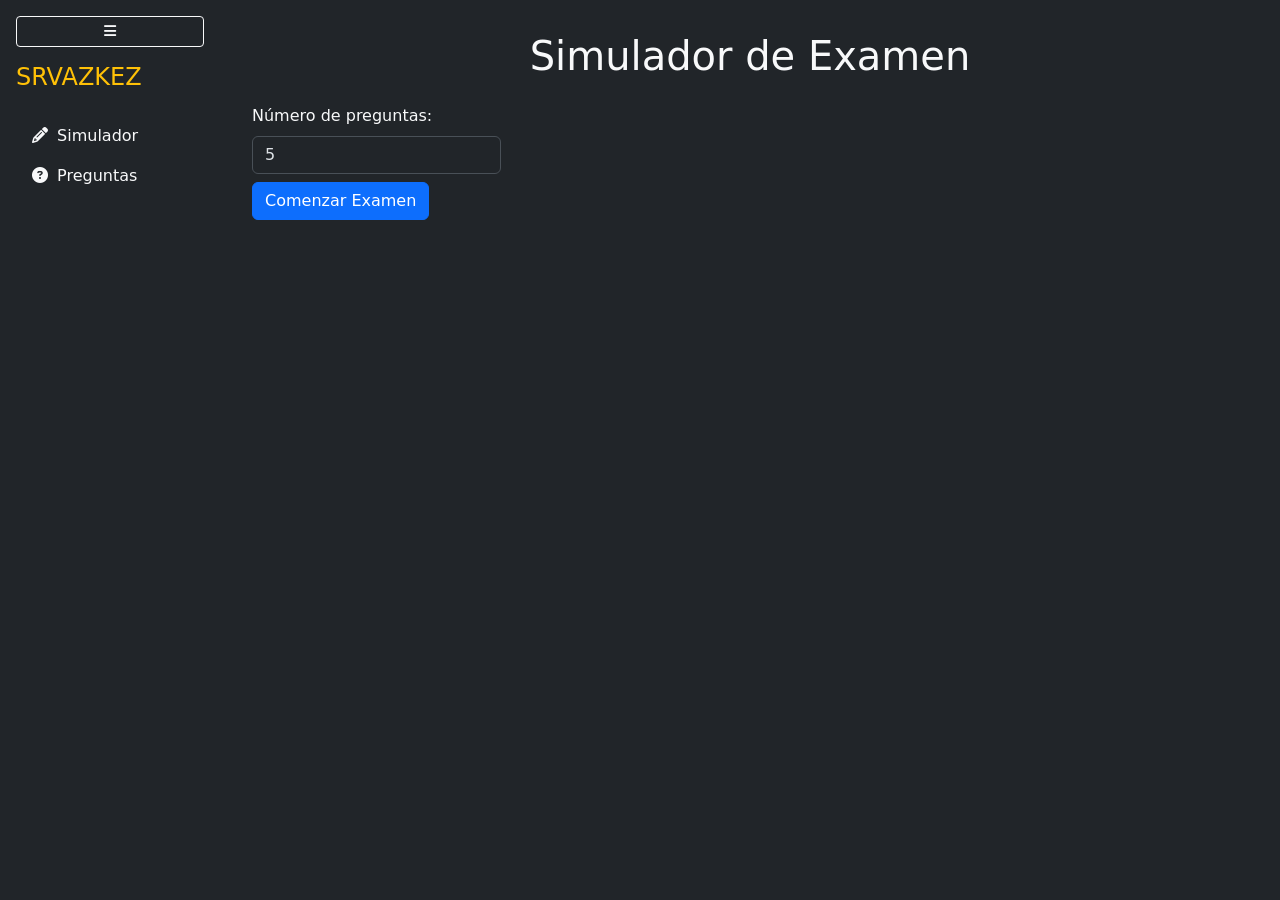
==== frontend/index.html @ cb8e0c34 "Add files via upload Toda la app , con un par de ejemplos, me falta procesar imagenes en b64 del lad" ====
<!DOCTYPE html>
<html lang="es" data-bs-theme="dark">
<head>
  <meta charset="UTF-8" />
  <title>Exam Prepare | by SRVAZKEZ</title>
  <meta name="viewport" content="width=device-width, initial-scale=1" />
  <link href="https://cdn.jsdelivr.net/npm/bootstrap@5.3.2/dist/css/bootstrap.min.css" rel="stylesheet" />
  <link href="https://cdnjs.cloudflare.com/ajax/libs/font-awesome/6.5.0/css/all.min.css" rel="stylesheet">
  <link rel="stylesheet" href="style.css" />
  <style>
    body {
      margin: 0;
    }
    .sidebar {
      width: 220px;
      height: 100vh;
      position: fixed;
      top: 0;
      left: 0;
      background-color: #212529;
      padding: 1rem;
      z-index: 1000;
      transition: width 0.3s;
    }
    .sidebar.collapsed {
      width: 70px;
    }
    .sidebar h4, .sidebar .nav-link span {
      transition: opacity 0.2s;
    }
    .sidebar.collapsed h4,
    .sidebar.collapsed .nav-link span {
      opacity: 0;
      visibility: hidden;
      width: 0;
      display: none;
    }
    .main-content {
      margin-left: 220px;
      padding: 2rem;
      transition: margin-left 0.3s;
    }
    .main-content.shifted {
      margin-left: 70px;
    }
    .nav-link i {
      width: 20px;
      display: inline-block;
    }
  </style>
</head>
<body class="bg-dark text-light">

  <div class="sidebar text-light" id="sidebar">
    <button class="btn btn-sm btn-outline-light w-100 mb-3" id="toggleSidebar"><i class="fas fa-bars"></i></button>
    <h4 class="text-warning">SRVAZKEZ</h4>
    <ul class="nav flex-column mt-4">
      <li class="nav-item"><a href="./index.html" class="nav-link text-light"><i class="fas fa-pencil-alt"></i> <span>Simulador</span></a></li>
      <li class="nav-item"><a href="./preguntas.html" class="nav-link text-light"><i class="fas fa-question-circle"></i> <span>Preguntas</span></a></li>
    </ul>
  </div>

  <div class="main-content" id="mainContent">
    <h1 class="text-center mb-4">Simulador de Examen</h1>

    <div id="examSetup" class="mb-3">
      <label for="numPreguntas" class="form-label">Número de preguntas:</label>
      <input type="number" class="form-control w-25" id="numPreguntas" value="5" min="1" max="100" />
      <button id="startExam" class="btn btn-primary mt-2">Comenzar Examen</button>
    </div>

    <div id="examContainer" class="mb-4"></div>

    <button id="submitExam" class="btn btn-success mb-4" style="display:none;">Enviar respuestas</button>

    <div id="resultContainer" class="mt-4"></div>
  </div>

  <script>
    document.addEventListener("DOMContentLoaded", function () {
      document.getElementById("toggleSidebar").addEventListener("click", () => {
        document.getElementById("sidebar").classList.toggle("collapsed");
        document.getElementById("mainContent").classList.toggle("shifted");
      });
    });
  </script>

  <script src="https://cdn.jsdelivr.net/npm/bootstrap@5.3.2/dist/js/bootstrap.bundle.min.js"></script>
  <script src="app.js"></script>
</body>
</html>
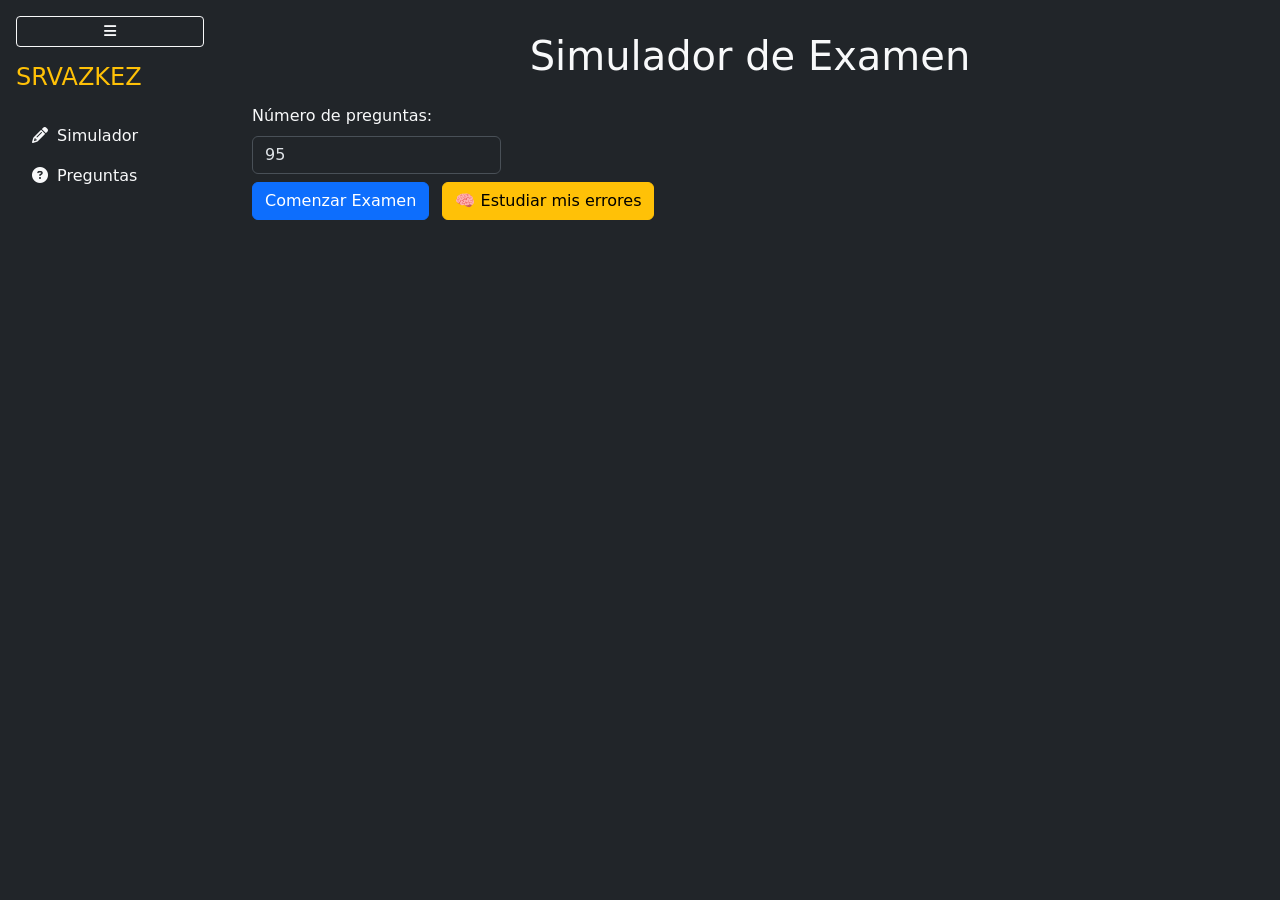
==== commit 5e8a21f5: "Update index.html" ====
--- a/frontend/index.html
+++ b/frontend/index.html
@@ -66,8 +66,9 @@
 
     <div id="examSetup" class="mb-3">
       <label for="numPreguntas" class="form-label">Número de preguntas:</label>
-      <input type="number" class="form-control w-25" id="numPreguntas" value="5" min="1" max="100" />
+      <input type="number" class="form-control w-25" id="numPreguntas" value="95" min="1" max="100" />
       <button id="startExam" class="btn btn-primary mt-2">Comenzar Examen</button>
+      <button id="startFocusExam" class="btn btn-warning mt-2 ms-2">🧠 Estudiar mis errores</button>
     </div>
 
     <div id="examContainer" class="mb-4"></div>
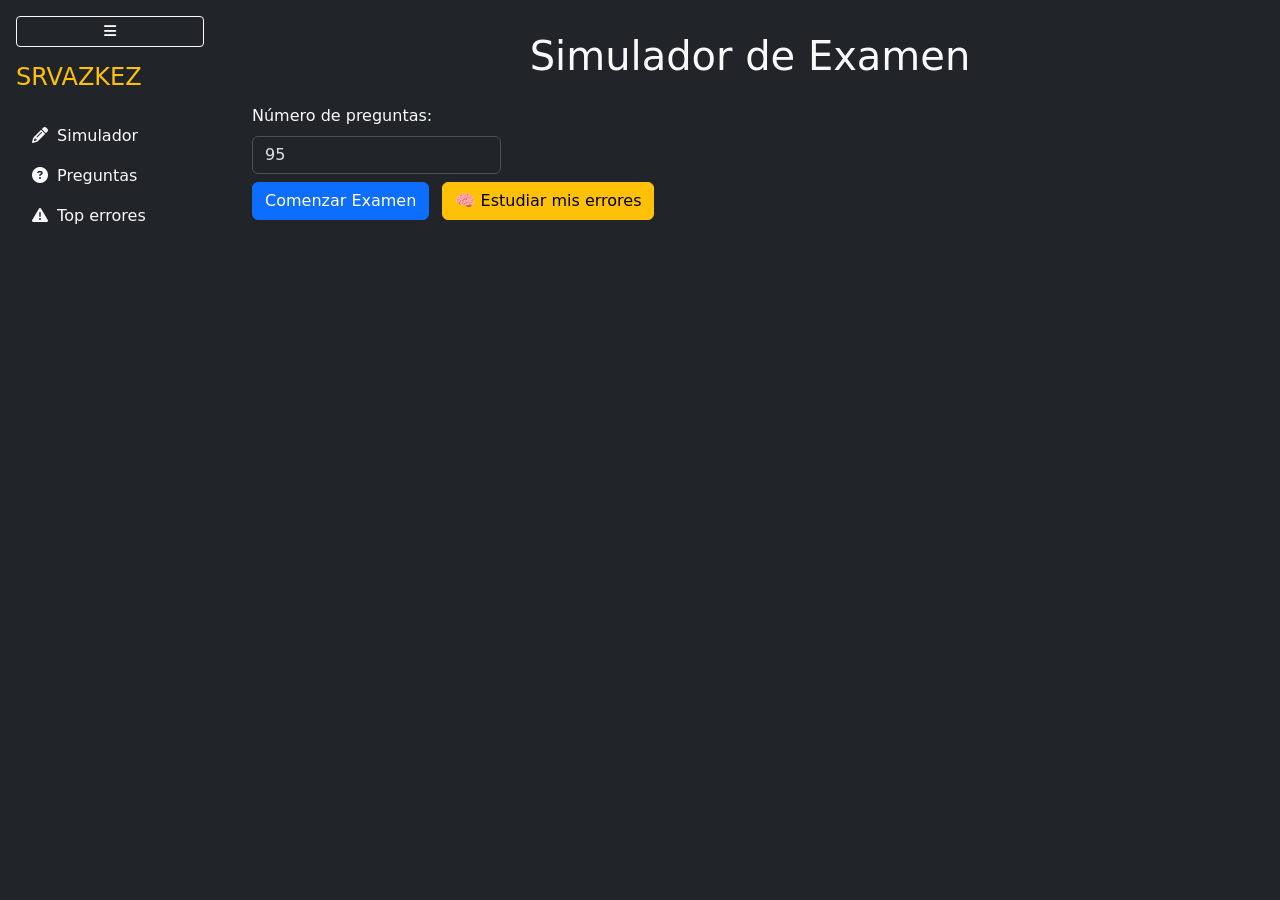
==== commit 8230d5c4: "Update index.html" ====
--- a/frontend/index.html
+++ b/frontend/index.html
@@ -58,6 +58,8 @@
     <ul class="nav flex-column mt-4">
       <li class="nav-item"><a href="./index.html" class="nav-link text-light"><i class="fas fa-pencil-alt"></i> <span>Simulador</span></a></li>
       <li class="nav-item"><a href="./preguntas.html" class="nav-link text-light"><i class="fas fa-question-circle"></i> <span>Preguntas</span></a></li>
+      <li class="nav-item"><a href="./preguntasmalas.html" class="nav-link text-light"><i class="fas fa-exclamation-triangle"></i> <span>Top errores</span></a></li>
+
     </ul>
   </div>
 
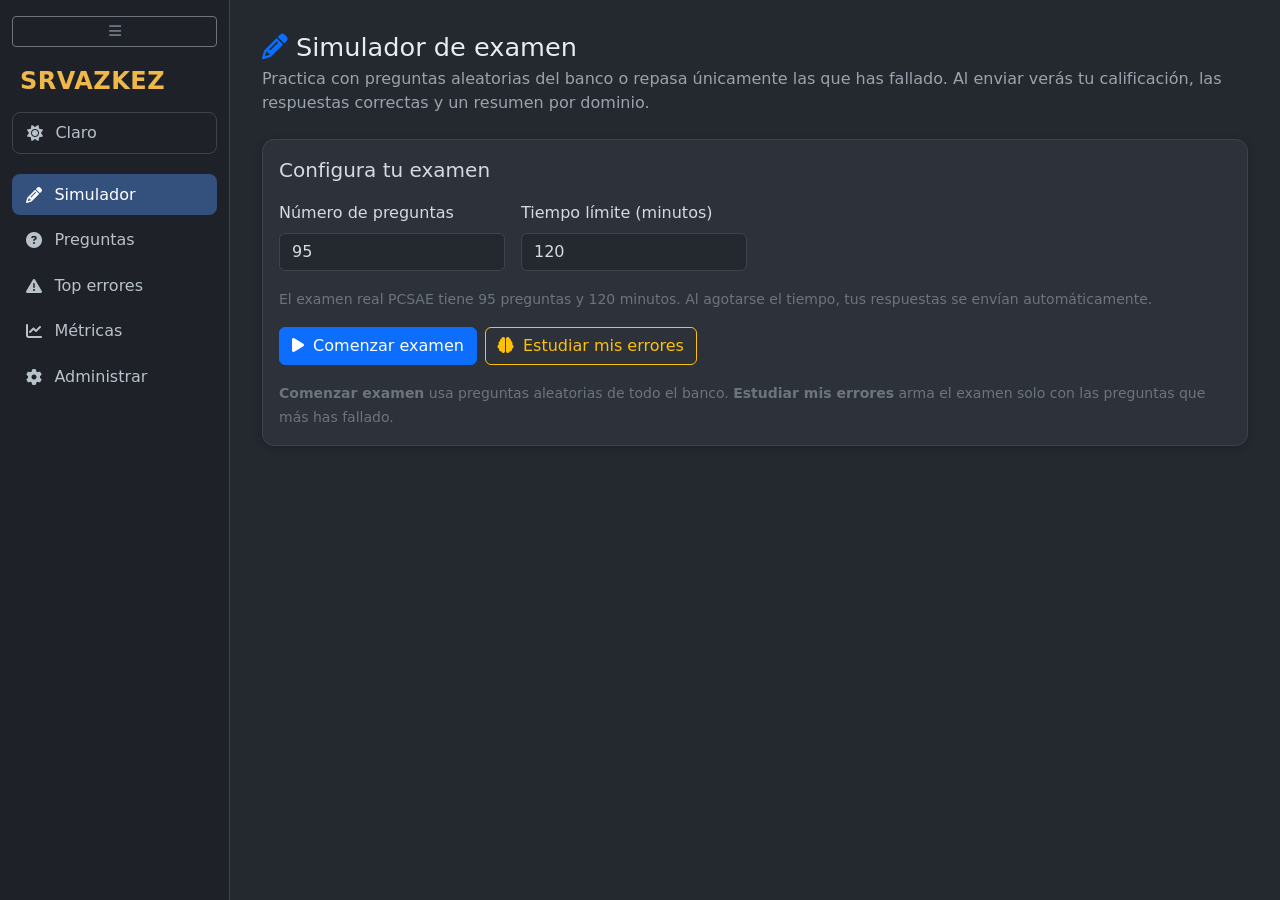
==== commit 57587699: "Actualiza cambios" ====
--- a/frontend/index.html
+++ b/frontend/index.html
@@ -1,95 +1,92 @@
-
 <!DOCTYPE html>
 <html lang="es" data-bs-theme="dark">
 <head>
-  <meta charset="UTF-8" />
+  <meta charset="UTF-8">
   <title>Exam Prepare | by SRVAZKEZ</title>
-  <meta name="viewport" content="width=device-width, initial-scale=1" />
-  <link href="https://cdn.jsdelivr.net/npm/bootstrap@5.3.2/dist/css/bootstrap.min.css" rel="stylesheet" />
+  <meta name="viewport" content="width=device-width, initial-scale=1">
+  <script src="js/core/theme.js"></script>
+  <link href="https://cdn.jsdelivr.net/npm/bootstrap@5.3.2/dist/css/bootstrap.min.css" rel="stylesheet">
   <link href="https://cdnjs.cloudflare.com/ajax/libs/font-awesome/6.5.0/css/all.min.css" rel="stylesheet">
-  <link rel="stylesheet" href="style.css" />
-  <style>
-    body {
-      margin: 0;
-    }
-    .sidebar {
-      width: 220px;
-      height: 100vh;
-      position: fixed;
-      top: 0;
-      left: 0;
-      background-color: #212529;
-      padding: 1rem;
-      z-index: 1000;
-      transition: width 0.3s;
-    }
-    .sidebar.collapsed {
-      width: 70px;
-    }
-    .sidebar h4, .sidebar .nav-link span {
-      transition: opacity 0.2s;
-    }
-    .sidebar.collapsed h4,
-    .sidebar.collapsed .nav-link span {
-      opacity: 0;
-      visibility: hidden;
-      width: 0;
-      display: none;
-    }
-    .main-content {
-      margin-left: 220px;
-      padding: 2rem;
-      transition: margin-left 0.3s;
-    }
-    .main-content.shifted {
-      margin-left: 70px;
-    }
-    .nav-link i {
-      width: 20px;
-      display: inline-block;
-    }
-  </style>
+  <link rel="stylesheet" href="style.css">
 </head>
-<body class="bg-dark text-light">
+<body>
 
-  <div class="sidebar text-light" id="sidebar">
-    <button class="btn btn-sm btn-outline-light w-100 mb-3" id="toggleSidebar"><i class="fas fa-bars"></i></button>
-    <h4 class="text-warning">SRVAZKEZ</h4>
-    <ul class="nav flex-column mt-4">
-      <li class="nav-item"><a href="./index.html" class="nav-link text-light"><i class="fas fa-pencil-alt"></i> <span>Simulador</span></a></li>
-      <li class="nav-item"><a href="./preguntas.html" class="nav-link text-light"><i class="fas fa-question-circle"></i> <span>Preguntas</span></a></li>
-      <li class="nav-item"><a href="./preguntasmalas.html" class="nav-link text-light"><i class="fas fa-exclamation-triangle"></i> <span>Top errores</span></a></li>
-
+  <div class="sidebar" id="sidebar">
+    <button class="btn btn-sm btn-outline-secondary w-100 mb-3" id="toggleSidebar" title="Expandir / contraer menú">
+      <i class="fas fa-bars"></i>
+    </button>
+    <h4 class="brand">SRVAZKEZ</h4>
+    <ul class="nav flex-column mt-3">
+      <li class="nav-item"><a href="./index.html" class="nav-link active" aria-current="page" title="Simulador"><i class="fas fa-pencil-alt"></i> <span>Simulador</span></a></li>
+      <li class="nav-item"><a href="./preguntas.html" class="nav-link" title="Preguntas"><i class="fas fa-question-circle"></i> <span>Preguntas</span></a></li>
+      <li class="nav-item"><a href="./preguntasmalas.html" class="nav-link" title="Top errores"><i class="fas fa-exclamation-triangle"></i> <span>Top errores</span></a></li>
+      <li class="nav-item"><a href="./metricas.html" class="nav-link" title="Métricas"><i class="fas fa-chart-line"></i> <span>Métricas</span></a></li>
+      <li class="nav-item"><a href="./admin.html" class="nav-link" title="Administrar"><i class="fas fa-gear"></i> <span>Administrar</span></a></li>
     </ul>
   </div>
 
   <div class="main-content" id="mainContent">
-    <h1 class="text-center mb-4">Simulador de Examen</h1>
+    <div class="page-header">
+      <h1><i class="fas fa-pencil-alt text-primary me-2"></i>Simulador de examen</h1>
+      <p class="subtitle">Practica con preguntas aleatorias del banco o repasa únicamente las que has fallado. Al enviar verás tu calificación, las respuestas correctas y un resumen por dominio.</p>
+    </div>
 
-    <div id="examSetup" class="mb-3">
-      <label for="numPreguntas" class="form-label">Número de preguntas:</label>
-      <input type="number" class="form-control w-25" id="numPreguntas" value="95" min="1" max="100" />
-      <button id="startExam" class="btn btn-primary mt-2">Comenzar Examen</button>
-      <button id="startFocusExam" class="btn btn-warning mt-2 ms-2">🧠 Estudiar mis errores</button>
+    <div id="examSetup" class="card mb-4">
+      <div class="card-body">
+        <h5 class="card-title mb-3">Configura tu examen</h5>
+        <div class="row g-3 align-items-end">
+          <div class="col-12 col-sm-4 col-md-3">
+            <label for="numPreguntas" class="form-label">Número de preguntas</label>
+            <input type="number" class="form-control" id="numPreguntas" value="95" min="1" max="300" aria-describedby="numHelp">
+          </div>
+          <div class="col-12 col-sm-4 col-md-3">
+            <label for="tiempoExamen" class="form-label">Tiempo límite (minutos)</label>
+            <input type="number" class="form-control" id="tiempoExamen" value="120" min="1" max="600" aria-describedby="numHelp">
+          </div>
+          <div class="col-12">
+            <small id="numHelp" class="text-secondary">El examen real PCSAE tiene 95 preguntas y 120 minutos. Al agotarse el tiempo, tus respuestas se envían automáticamente.</small>
+          </div>
+          <div class="col-12 d-flex flex-wrap gap-2">
+            <button id="startExam" class="btn btn-primary">
+              <i class="fas fa-play me-1"></i> Comenzar examen
+            </button>
+            <button id="startFocusExam" class="btn btn-outline-warning">
+              <i class="fas fa-brain me-1"></i> Estudiar mis errores
+            </button>
+          </div>
+          <div class="col-12">
+            <small class="text-secondary">
+              <strong>Comenzar examen</strong> usa preguntas aleatorias de todo el banco.
+              <strong>Estudiar mis errores</strong> arma el examen solo con las preguntas que más has fallado.
+            </small>
+          </div>
+        </div>
+      </div>
+    </div>
+
+    <div id="examTimer" class="exam-timer" style="display:none;" role="timer" aria-label="Tiempo restante">
+      <i class="fas fa-stopwatch"></i>
+      <span id="timerDisplay">--:--</span>
     </div>
 
     <div id="examContainer" class="mb-4"></div>
 
-    <button id="submitExam" class="btn btn-success mb-4" style="display:none;">Enviar respuestas</button>
+    <button id="submitExam" class="btn btn-success btn-lg mb-4" style="display:none;">
+      <i class="fas fa-paper-plane me-1"></i> Enviar respuestas
+    </button>
 
-    <div id="resultContainer" class="mt-4"></div>
+    <div id="resultContainer" class="mt-2" aria-live="polite"></div>
   </div>
 
-  <script>
-    document.addEventListener("DOMContentLoaded", function () {
-      document.getElementById("toggleSidebar").addEventListener("click", () => {
-        document.getElementById("sidebar").classList.toggle("collapsed");
-        document.getElementById("mainContent").classList.toggle("shifted");
-      });
-    });
-  </script>
-
   <script src="https://cdn.jsdelivr.net/npm/bootstrap@5.3.2/dist/js/bootstrap.bundle.min.js"></script>
-  <script src="app.js"></script>
+  <script src="js/core/namespace.js"></script>
+  <script src="js/core/dom.js"></script>
+  <script src="js/core/format.js"></script>
+  <script src="js/core/api.js"></script>
+  <script src="js/components/layout.js"></script>
+  <script src="js/components/feedback.js"></script>
+  <script src="js/components/pagination.js"></script>
+  <script src="js/components/question-card.js"></script>
+  <script src="js/pages/exam.js"></script>
 </body>
 </html>
--- a/frontend/style.css
+++ b/frontend/style.css
@@ -0,0 +1,469 @@
+/* ============================================================
+   Tema "grafito suave" — ni negro puro ni blanco puro.
+   Fondos gris medio-oscuro y texto marfil de bajo brillo
+   para reducir la fatiga visual en sesiones largas de estudio.
+   ============================================================ */
+
+[data-bs-theme="dark"] {
+  --bs-body-bg: #24282f;
+  --bs-body-color: #d5dae1;
+  --bs-emphasis-color: #eef1f5;
+  --bs-secondary-color: #9aa3ae;
+  --bs-tertiary-color: #7d8590;
+  --bs-border-color: #3c434d;
+  --bs-secondary-bg: #343a43;
+  --bs-tertiary-bg: #2c313a;
+  --bs-heading-color: #e8ecf1;
+  --bs-link-color: #82b1ff;
+  --bs-link-hover-color: #a5c8ff;
+  --app-sidebar-bg: #1e2228;
+  --app-sidebar-link: #b9c1cb;
+  --app-sidebar-link-hover: #eef1f5;
+  --app-sidebar-link-hover-bg: #2b313a;
+  --app-sidebar-active-bg: #34507c;
+  --app-sidebar-active-text: #ffffff;
+  --app-brand-color: #f0b849;
+  --app-card-bg: #2c313a;
+  --app-card-shadow: rgba(0, 0, 0, 0.18);
+  --app-explanation-bg: rgba(240, 184, 73, 0.08);
+  --app-explanation-text: #cfd5dc;
+  --app-explanation-label: #e6c073;
+  --app-success-soft-bg: rgba(64, 160, 108, 0.14);
+  --app-success-soft-border: rgba(88, 190, 133, 0.55);
+  --app-success-soft-text: #9fdcb8;
+  --app-danger-soft-bg: rgba(217, 112, 95, 0.2);
+  --app-danger-soft-text: #e8a094;
+  --app-domain-bg: #34507c;
+  --app-domain-text: #d9e4f5;
+  --app-timer-shadow: rgba(0, 0, 0, 0.3);
+}
+
+[data-bs-theme="light"] {
+  color-scheme: light;
+  --bs-body-bg: #eef0ec;
+  --bs-body-color: #32363b;
+  --bs-emphasis-color: #202428;
+  --bs-secondary-color: #68717a;
+  --bs-tertiary-color: #7d858c;
+  --bs-border-color: #cfd5d0;
+  --bs-secondary-bg: #e3e7e2;
+  --bs-tertiary-bg: #d9ded8;
+  --bs-heading-color: #252a2e;
+  --bs-link-color: #335f9f;
+  --bs-link-hover-color: #244979;
+  --bs-card-bg: #f7f8f3;
+  --bs-table-bg: #f7f8f3;
+  --bs-table-color: #32363b;
+  --bs-table-border-color: #cfd5d0;
+  --app-sidebar-bg: #dfe4df;
+  --app-sidebar-link: #434b53;
+  --app-sidebar-link-hover: #202428;
+  --app-sidebar-link-hover-bg: #d0d8d1;
+  --app-sidebar-active-bg: #c4d3e4;
+  --app-sidebar-active-text: #173452;
+  --app-brand-color: #8b6115;
+  --app-card-bg: #f7f8f3;
+  --app-card-shadow: rgba(53, 63, 72, 0.08);
+  --app-explanation-bg: rgba(184, 136, 38, 0.1);
+  --app-explanation-text: #3f454a;
+  --app-explanation-label: #7b5819;
+  --app-success-soft-bg: rgba(51, 133, 91, 0.12);
+  --app-success-soft-border: rgba(51, 133, 91, 0.42);
+  --app-success-soft-text: #1f6a45;
+  --app-danger-soft-bg: rgba(181, 81, 70, 0.12);
+  --app-danger-soft-text: #9b3d35;
+  --app-domain-bg: #d5e2ee;
+  --app-domain-text: #274967;
+  --app-timer-shadow: rgba(53, 63, 72, 0.14);
+}
+
+body {
+  margin: 0;
+  -webkit-font-smoothing: antialiased;
+}
+
+/* ---------- Barra lateral ---------- */
+.sidebar {
+  width: 230px;
+  height: 100vh;
+  position: fixed;
+  top: 0;
+  left: 0;
+  background-color: var(--app-sidebar-bg);
+  border-right: 1px solid var(--bs-border-color);
+  padding: 1rem 0.75rem;
+  z-index: 1000;
+  transition: width 0.3s;
+  display: flex;
+  flex-direction: column;
+}
+
+.sidebar.collapsed {
+  width: 70px;
+}
+
+.sidebar .brand {
+  color: var(--app-brand-color);
+  font-weight: 700;
+  letter-spacing: 0.5px;
+  padding: 0.25rem 0.5rem;
+  white-space: nowrap;
+  overflow: hidden;
+}
+
+.sidebar .nav-link {
+  color: var(--app-sidebar-link);
+  border-radius: 8px;
+  padding: 0.55rem 0.75rem;
+  margin-bottom: 0.25rem;
+  white-space: nowrap;
+  overflow: hidden;
+  display: flex;
+  align-items: center;
+  gap: 0.65rem;
+}
+
+.sidebar .nav-link i {
+  width: 20px;
+  text-align: center;
+  flex-shrink: 0;
+}
+
+.sidebar .nav-link:hover {
+  color: var(--app-sidebar-link-hover);
+  background-color: var(--app-sidebar-link-hover-bg);
+}
+
+.sidebar .nav-link.active {
+  color: var(--app-sidebar-active-text);
+  background-color: var(--app-sidebar-active-bg);
+}
+
+.theme-toggle-wrap {
+  padding: 0.25rem 0;
+}
+
+.theme-toggle {
+  width: 100%;
+  color: var(--app-sidebar-link);
+  background-color: transparent;
+  border: 1px solid var(--bs-border-color);
+  border-radius: 8px;
+  padding: 0.5rem 0.75rem;
+  display: flex;
+  align-items: center;
+  gap: 0.65rem;
+  white-space: nowrap;
+  overflow: hidden;
+}
+
+.theme-toggle:hover {
+  color: var(--app-sidebar-link-hover);
+  background-color: var(--app-sidebar-link-hover-bg);
+}
+
+.theme-toggle i {
+  width: 20px;
+  text-align: center;
+  flex-shrink: 0;
+}
+
+.sidebar .brand,
+.sidebar .nav-link span,
+.theme-toggle span {
+  transition: opacity 0.2s;
+}
+
+.sidebar.collapsed .brand,
+.sidebar.collapsed .nav-link span,
+.sidebar.collapsed .theme-toggle span {
+  opacity: 0;
+  visibility: hidden;
+  width: 0;
+  display: none;
+}
+
+.sidebar.collapsed .nav-link,
+.sidebar.collapsed .theme-toggle {
+  justify-content: center;
+}
+
+/* ---------- Contenido principal ---------- */
+.main-content {
+  margin-left: 230px;
+  padding: 2rem;
+  transition: margin-left 0.3s;
+  max-width: 1100px;
+}
+
+.main-content.shifted {
+  margin-left: 70px;
+}
+
+.page-header h1 {
+  font-size: 1.6rem;
+  margin-bottom: 0.25rem;
+}
+
+.page-header .subtitle {
+  color: var(--bs-secondary-color);
+  margin-bottom: 1.5rem;
+}
+
+/* En pantallas chicas la barra queda siempre angosta */
+@media (max-width: 767.98px) {
+  .sidebar {
+    width: 70px;
+  }
+  .sidebar .brand,
+  .sidebar .nav-link span,
+  .theme-toggle span {
+    display: none;
+  }
+  .sidebar .nav-link,
+  .theme-toggle {
+    justify-content: center;
+  }
+  .main-content {
+    margin-left: 70px;
+    padding: 1rem;
+  }
+}
+
+/* ---------- Tarjetas ---------- */
+.card {
+  background-color: var(--app-card-bg);
+  border: 1px solid var(--bs-border-color);
+  border-radius: 12px;
+  box-shadow: 0 2px 8px var(--app-card-shadow);
+}
+
+.card .card-title {
+  line-height: 1.45;
+}
+
+/* ---------- Opciones de pregunta ---------- */
+.option-item {
+  background-color: transparent;
+  border: 1px solid var(--bs-border-color);
+  color: var(--bs-body-color);
+  border-radius: 8px !important;
+  margin-bottom: 0.4rem;
+  padding: 0.55rem 0.8rem;
+  display: flex;
+  align-items: flex-start;
+  gap: 0.6rem;
+}
+
+.option-item.correct {
+  background-color: var(--app-success-soft-bg);
+  border-color: var(--app-success-soft-border);
+  color: var(--app-success-soft-text);
+}
+
+.option-item .option-mark {
+  flex-shrink: 0;
+  width: 1.1rem;
+  text-align: center;
+  margin-top: 0.1rem;
+}
+
+/* ---------- Bloque de explicación ---------- */
+.explanation-box {
+  background-color: var(--app-explanation-bg);
+  border-left: 3px solid #d9a53f;
+  border-radius: 0 8px 8px 0;
+  padding: 0.75rem 1rem;
+  margin-top: 0.9rem;
+  color: var(--app-explanation-text);
+}
+
+.explanation-box .explanation-label {
+  color: var(--app-explanation-label);
+  font-weight: 600;
+}
+
+.explanation-box strong {
+  color: var(--bs-emphasis-color);
+}
+
+.explanation-box code {
+  background-color: rgba(130, 177, 255, 0.12);
+  color: #a5c8ff;
+  padding: 0.1rem 0.35rem;
+  border-radius: 4px;
+}
+
+.md-list {
+  margin: 0.4rem 0;
+  padding-left: 1.5rem;
+}
+
+.md-list li {
+  margin-bottom: 0.3rem;
+}
+
+/* ---------- Resultados del examen ---------- */
+.card-correct {
+  border-left: 4px solid #4caf7d;
+}
+
+.card-incorrect {
+  border-left: 4px solid #d9705f;
+}
+
+/* ---------- Indicador de cuántas respuestas elegir ---------- */
+.select-hint {
+  color: var(--bs-secondary-color);
+  font-size: 0.85rem;
+  margin-bottom: 0.75rem;
+  transition: color 0.2s;
+}
+
+/* Parpadea cuando el usuario intenta marcar de más */
+.select-hint-alert {
+  color: #e8a094;
+  font-weight: 600;
+}
+
+/* ---------- Cronómetro del examen ---------- */
+.exam-timer {
+  position: sticky;
+  top: 1rem;
+  z-index: 100;
+  display: flex;
+  align-items: center;
+  gap: 0.5rem;
+  width: fit-content;
+  margin-left: auto;
+  margin-bottom: 1rem;
+  background-color: var(--app-card-bg);
+  border: 1px solid var(--bs-border-color);
+  border-radius: 999px;
+  padding: 0.45rem 1.1rem;
+  font-size: 1.1rem;
+  font-weight: 600;
+  font-variant-numeric: tabular-nums;
+  color: var(--bs-emphasis-color);
+  box-shadow: 0 2px 10px var(--app-timer-shadow);
+}
+
+.exam-timer i {
+  color: #82b1ff;
+}
+
+/* Ya pasó la mitad del tiempo */
+.exam-timer.half {
+  border-color: #82b1ff;
+  color: #a5c8ff;
+}
+
+/* Quedan 10 minutos o menos */
+.exam-timer.warning {
+  border-color: #d9a53f;
+  color: #e6c073;
+}
+
+.exam-timer.warning i {
+  color: #e6c073;
+}
+
+/* Quedan 5 minutos o menos */
+.exam-timer.danger {
+  border-color: #d9705f;
+  color: #e8a094;
+  animation: timer-pulse 1.2s ease-in-out infinite;
+}
+
+.exam-timer.danger i {
+  color: #e8a094;
+}
+
+@keyframes timer-pulse {
+  50% { opacity: 0.55; }
+}
+
+/* Las tarjetas del examen acompañan el color del reloj */
+#examContainer .card {
+  transition: border-color 0.6s, box-shadow 0.6s;
+}
+
+#examContainer.time-half .card {
+  border-color: rgba(130, 177, 255, 0.55);
+}
+
+#examContainer.time-warning .card {
+  border-color: rgba(217, 165, 63, 0.65);
+  box-shadow: 0 2px 10px rgba(217, 165, 63, 0.08);
+}
+
+#examContainer.time-danger .card {
+  border-color: rgba(217, 112, 95, 0.75);
+  box-shadow: 0 2px 12px rgba(217, 112, 95, 0.15);
+}
+
+/* ---------- Zonas de arrastre (preguntas match) ---------- */
+.drop-zone {
+  background-color: var(--bs-tertiary-bg);
+  border: 1px dashed var(--bs-border-color);
+  border-radius: 8px;
+  padding: 0.5rem 0.75rem;
+  margin-bottom: 0.5rem;
+  min-height: 45px;
+  color: var(--bs-body-color);
+  transition: border-color 0.15s, background-color 0.15s;
+}
+
+.drop-zone.drag-over {
+  border-color: #82b1ff;
+  background-color: rgba(130, 177, 255, 0.08);
+}
+
+/* ---------- Tarjetas de estadística (Métricas) ---------- */
+.stat-tile .stat-label {
+  color: var(--bs-secondary-color);
+  font-size: 0.82rem;
+  margin-bottom: 0.35rem;
+}
+
+.stat-tile .stat-value {
+  color: var(--bs-emphasis-color);
+  font-size: 1.9rem;
+  font-weight: 700;
+  line-height: 1.1;
+  font-variant-numeric: tabular-nums;
+}
+
+/* ---------- Imágenes de preguntas ---------- */
+.question-image {
+  max-height: 420px;
+  border: 1px solid var(--bs-border-color);
+  background-color: #fff; /* por si la imagen tiene transparencia */
+  display: block;
+}
+
+/* ---------- Detalles varios ---------- */
+mark {
+  background-color: rgba(240, 184, 73, 0.45);
+  color: inherit;
+  border-radius: 3px;
+  padding: 0 2px;
+}
+
+.badge-domain {
+  background-color: var(--app-domain-bg);
+  color: var(--app-domain-text);
+  font-weight: 500;
+}
+
+.badge-fails {
+  background-color: var(--app-danger-soft-bg);
+  color: var(--app-danger-soft-text);
+  font-weight: 500;
+}
+
+.form-control:focus,
+.btn:focus-visible {
+  border-color: #82b1ff;
+  box-shadow: 0 0 0 0.2rem rgba(130, 177, 255, 0.2);
+}
